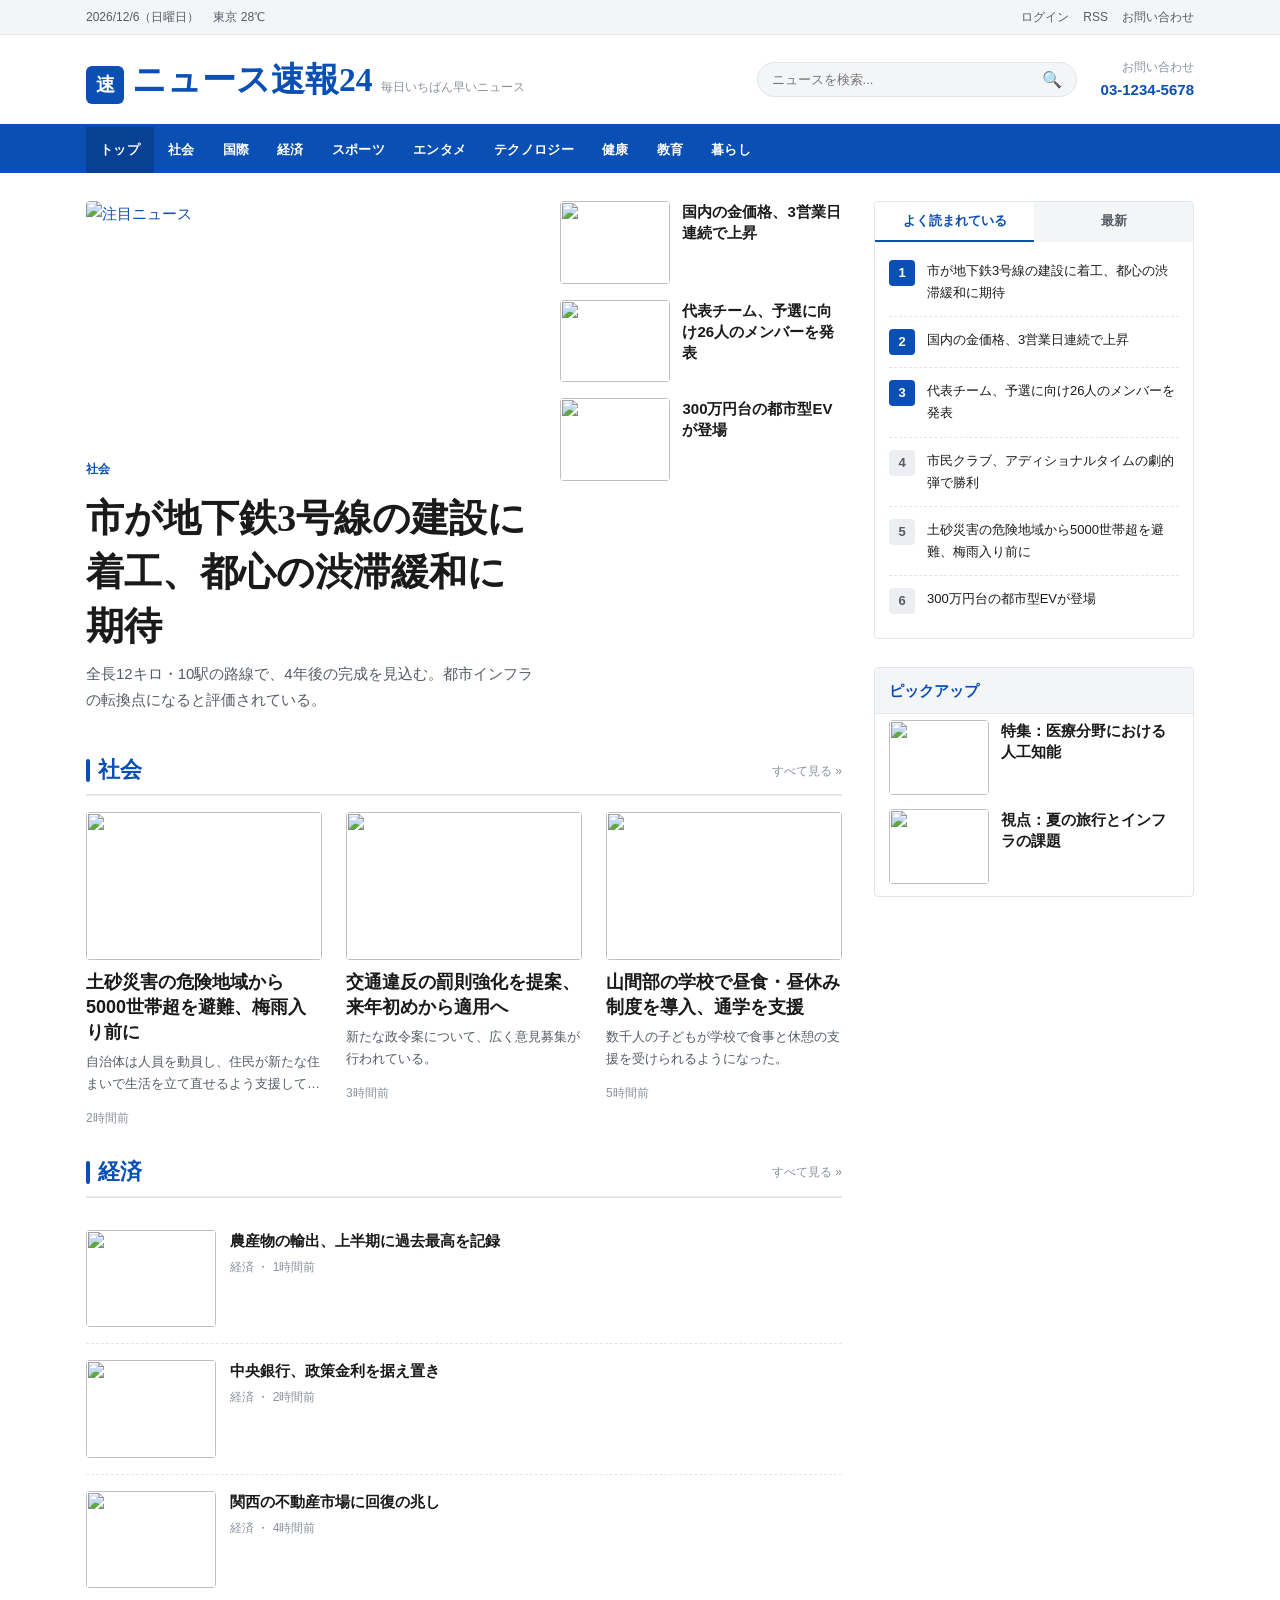
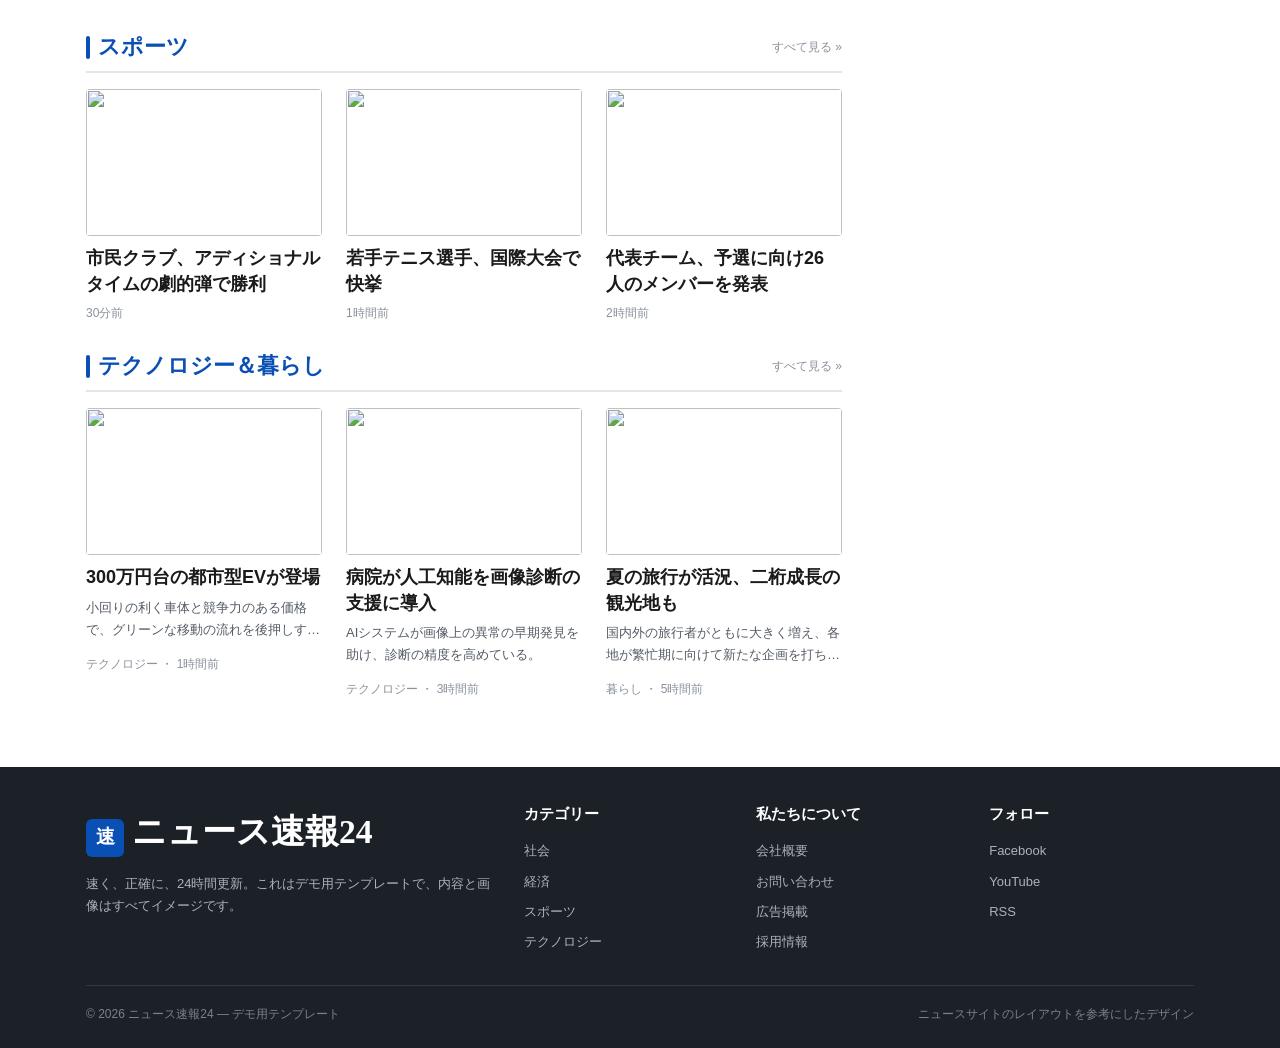
==== index.html @ c4dfba9d "init" ====
<!DOCTYPE html>
<html lang="ja">
<head>
  <meta charset="UTF-8" />
  <meta name="viewport" content="width=device-width, initial-scale=1.0" />
  <title>ニュース速報24 - その日の最新ニュースを素早くお届け</title>
  <meta name="description" content="ニュース速報24 - 社会、国際、経済、スポーツ、エンタメ、テクノロジー、暮らしの最新ニュースを素早く更新。" />
  <link rel="preconnect" href="https://picsum.photos" />
  <link rel="stylesheet" href="css/style.css" />
</head>
<body>

  <!-- Top bar -->
  <div class="topbar">
    <div class="container">
      <div class="topbar__meta">
        <span id="today"></span>
        <span>東京 28℃</span>
      </div>
      <div class="topbar__links">
        <a href="#">ログイン</a>
        <a href="#">RSS</a>
        <a href="#">お問い合わせ</a>
      </div>
    </div>
  </div>

  <!-- Header -->
  <header class="site-header">
    <div class="container">
      <a class="brand" href="index.html" aria-label="ニュース速報24 - トップページ">
        <span class="brand__mark">速</span>
        <span>ニュース速報24</span>
        <span class="brand__tag">毎日いちばん早いニュース</span>
      </a>

      <form class="search" role="search" onsubmit="return false">
        <label class="visually-hidden" for="q">検索</label>
        <input id="q" type="search" placeholder="ニュースを検索..." />
        <button type="submit" aria-label="検索">🔍</button>
      </form>

      <div class="hotline">
        お問い合わせ<br /><strong>03-1234-5678</strong>
      </div>
    </div>
  </header>

  <!-- Main nav -->
  <nav class="main-nav" aria-label="カテゴリー">
    <div class="container">
      <button class="nav-toggle" aria-expanded="false" aria-label="メニューを開く">☰</button>
      <ul data-nav>
        <li><a href="index.html" aria-current="page">トップ</a></li>
        <li><a href="category.html?cat=shakai">社会</a></li>
        <li><a href="category.html?cat=kokusai">国際</a></li>
        <li><a href="category.html?cat=keizai">経済</a></li>
        <li><a href="category.html?cat=supotsu">スポーツ</a></li>
        <li><a href="category.html?cat=entame">エンタメ</a></li>
        <li><a href="category.html?cat=tech">テクノロジー</a></li>
        <li><a href="category.html?cat=kenko">健康</a></li>
        <li><a href="category.html?cat=kyoiku">教育</a></li>
        <li><a href="category.html?cat=kurashi">暮らし</a></li>
      </ul>
    </div>
  </nav>

  <main class="container">
    <div class="layout">

      <!-- ===== Main column ===== -->
      <div class="main-col">

        <!-- Hero -->
        <section class="hero" aria-label="注目ニュース">
          <article class="hero__lead">
            <a class="thumb" href="article.html?id=metro-3">
              <img src="https://picsum.photos/seed/metro/800/450" alt="注目ニュース" width="800" height="450" loading="eager" />
            </a>
            <span class="tag">社会</span>
            <h3><a href="article.html?id=metro-3">市が地下鉄3号線の建設に着工、都心の渋滞緩和に期待</a></h3>
            <p class="sapo">全長12キロ・10駅の路線で、4年後の完成を見込む。都市インフラの転換点になると評価されている。</p>
          </article>

          <div class="hero__side">
            <article class="mini">
              <a class="thumb" href="article.html?id=kin-kakaku"><img src="https://picsum.photos/seed/gold/220/165" alt="" width="220" height="165" loading="lazy" /></a>
              <h4><a href="article.html?id=kin-kakaku">国内の金価格、3営業日連続で上昇</a></h4>
            </article>
            <article class="mini">
              <a class="thumb" href="article.html?id=daihyo"><img src="https://picsum.photos/seed/team/220/165" alt="" width="220" height="165" loading="lazy" /></a>
              <h4><a href="article.html?id=daihyo">代表チーム、予選に向け26人のメンバーを発表</a></h4>
            </article>
            <article class="mini">
              <a class="thumb" href="article.html?id=ev"><img src="https://picsum.photos/seed/ev/220/165" alt="" width="220" height="165" loading="lazy" /></a>
              <h4><a href="article.html?id=ev">300万円台の都市型EVが登場</a></h4>
            </article>
          </div>
        </section>

        <!-- 社会 -->
        <div class="section-head"><h2>社会</h2><a href="category.html?cat=shakai">すべて見る »</a></div>
        <section class="card-grid" aria-label="社会ニュース">
          <article class="card">
            <a class="thumb" href="article.html?id=dosha"><img src="https://picsum.photos/seed/dosha/400/250" alt="" width="400" height="250" loading="lazy" /></a>
            <h4><a href="article.html?id=dosha">土砂災害の危険地域から5000世帯超を避難、梅雨入り前に</a></h4>
            <p class="sapo">自治体は人員を動員し、住民が新たな住まいで生活を立て直せるよう支援している。</p>
            <div class="meta">2時間前</div>
          </article>
          <article class="card">
            <a class="thumb" href="article.html?id=kotsu-bassoku"><img src="https://picsum.photos/seed/phat/400/250" alt="" width="400" height="250" loading="lazy" /></a>
            <h4><a href="article.html?id=kotsu-bassoku">交通違反の罰則強化を提案、来年初めから適用へ</a></h4>
            <p class="sapo">新たな政令案について、広く意見募集が行われている。</p>
            <div class="meta">3時間前</div>
          </article>
          <article class="card">
            <a class="thumb" href="article.html?id=kyushoku"><img src="https://picsum.photos/seed/bantru/400/250" alt="" width="400" height="250" loading="lazy" /></a>
            <h4><a href="article.html?id=kyushoku">山間部の学校で昼食・昼休み制度を導入、通学を支援</a></h4>
            <p class="sapo">数千人の子どもが学校で食事と休憩の支援を受けられるようになった。</p>
            <div class="meta">5時間前</div>
          </article>
        </section>

        <!-- 経済 -->
        <div class="section-head"><h2>経済</h2><a href="category.html?cat=keizai">すべて見る »</a></div>
        <section aria-label="経済ニュース">
          <ul class="news-list">
            <li>
              <a class="thumb" href="article.html?id=yushutsu"><img src="https://picsum.photos/seed/export/180/135" alt="" width="180" height="135" loading="lazy" /></a>
              <div>
                <h4><a href="article.html?id=yushutsu">農産物の輸出、上半期に過去最高を記録</a></h4>
                <div class="meta">経済 ・ 1時間前</div>
              </div>
            </li>
            <li>
              <a class="thumb" href="article.html?id=kinri"><img src="https://picsum.photos/seed/bank/180/135" alt="" width="180" height="135" loading="lazy" /></a>
              <div>
                <h4><a href="article.html?id=kinri">中央銀行、政策金利を据え置き</a></h4>
                <div class="meta">経済 ・ 2時間前</div>
              </div>
            </li>
            <li>
              <a class="thumb" href="article.html?id=fudosan"><img src="https://picsum.photos/seed/realestate/180/135" alt="" width="180" height="135" loading="lazy" /></a>
              <div>
                <h4><a href="article.html?id=fudosan">関西の不動産市場に回復の兆し</a></h4>
                <div class="meta">経済 ・ 4時間前</div>
              </div>
            </li>
          </ul>
        </section>

        <!-- スポーツ -->
        <div class="section-head"><h2>スポーツ</h2><a href="category.html?cat=supotsu">すべて見る »</a></div>
        <section class="card-grid" aria-label="スポーツニュース">
          <article class="card">
            <a class="thumb" href="article.html?id=shobu"><img src="https://picsum.photos/seed/match/400/250" alt="" width="400" height="250" loading="lazy" /></a>
            <h4><a href="article.html?id=shobu">市民クラブ、アディショナルタイムの劇的弾で勝利</a></h4>
            <div class="meta">30分前</div>
          </article>
          <article class="card">
            <a class="thumb" href="article.html?id=tennis"><img src="https://picsum.photos/seed/tennis/400/250" alt="" width="400" height="250" loading="lazy" /></a>
            <h4><a href="article.html?id=tennis">若手テニス選手、国際大会で快挙</a></h4>
            <div class="meta">1時間前</div>
          </article>
          <article class="card">
            <a class="thumb" href="article.html?id=daihyo"><img src="https://picsum.photos/seed/team/400/250" alt="" width="400" height="250" loading="lazy" /></a>
            <h4><a href="article.html?id=daihyo">代表チーム、予選に向け26人のメンバーを発表</a></h4>
            <div class="meta">2時間前</div>
          </article>
        </section>

        <!-- テクノロジー & 暮らし -->
        <div class="section-head"><h2>テクノロジー＆暮らし</h2><a href="category.html?cat=tech">すべて見る »</a></div>
        <section class="card-grid" aria-label="テクノロジーと暮らしのニュース">
          <article class="card">
            <a class="thumb" href="article.html?id=ev"><img src="https://picsum.photos/seed/ev/400/250" alt="" width="400" height="250" loading="lazy" /></a>
            <h4><a href="article.html?id=ev">300万円台の都市型EVが登場</a></h4>
            <p class="sapo">小回りの利く車体と競争力のある価格で、グリーンな移動の流れを後押しすると期待される。</p>
            <div class="meta">テクノロジー ・ 1時間前</div>
          </article>
          <article class="card">
            <a class="thumb" href="article.html?id=ai-iryo"><img src="https://picsum.photos/seed/aihealth/400/250" alt="" width="400" height="250" loading="lazy" /></a>
            <h4><a href="article.html?id=ai-iryo">病院が人工知能を画像診断の支援に導入</a></h4>
            <p class="sapo">AIシステムが画像上の異常の早期発見を助け、診断の精度を高めている。</p>
            <div class="meta">テクノロジー ・ 3時間前</div>
          </article>
          <article class="card">
            <a class="thumb" href="article.html?id=ryoko"><img src="https://picsum.photos/seed/travel/400/250" alt="" width="400" height="250" loading="lazy" /></a>
            <h4><a href="article.html?id=ryoko">夏の旅行が活況、二桁成長の観光地も</a></h4>
            <p class="sapo">国内外の旅行者がともに大きく増え、各地が繁忙期に向けて新たな企画を打ち出している。</p>
            <div class="meta">暮らし ・ 5時間前</div>
          </article>
        </section>

      </div>

      <!-- ===== Sidebar ===== -->
      <aside class="sidebar" aria-label="よく読まれている・最新のニュース">

        <div class="widget" data-tabs>
          <div class="tabs" role="tablist" aria-label="よく読まれている / 最新">
            <button role="tab" id="tab-read" aria-controls="panel-read" aria-selected="true">よく読まれている</button>
            <button role="tab" id="tab-new" aria-controls="panel-new" aria-selected="false">最新</button>
          </div>
          <div class="widget__body">
            <ul class="rank-list tab-panel" id="panel-read" role="tabpanel" aria-labelledby="tab-read" data-rank="read"></ul>
            <ul class="rank-list tab-panel" id="panel-new" role="tabpanel" aria-labelledby="tab-new" data-rank="new" hidden></ul>
          </div>
        </div>

        <div class="widget">
          <div class="widget__head">ピックアップ</div>
          <div class="widget__body">
            <article class="mini" style="grid-template-columns: 100px 1fr;">
              <a class="thumb" href="article.html?id=ai-iryo"><img src="https://picsum.photos/seed/aihealth/200/150" alt="" width="200" height="150" loading="lazy" /></a>
              <h4><a href="article.html?id=ai-iryo">特集：医療分野における人工知能</a></h4>
            </article>
            <article class="mini" style="grid-template-columns: 100px 1fr; margin-top: 14px;">
              <a class="thumb" href="article.html?id=ryoko"><img src="https://picsum.photos/seed/travel/200/150" alt="" width="200" height="150" loading="lazy" /></a>
              <h4><a href="article.html?id=ryoko">視点：夏の旅行とインフラの課題</a></h4>
            </article>
          </div>
        </div>

      </aside>

    </div>
  </main>

  <!-- Footer -->
  <footer class="site-footer">
    <div class="container">
      <div class="footer-grid">
        <div class="footer-brand">
          <a class="brand" href="index.html"><span class="brand__mark">速</span><span>ニュース速報24</span></a>
          <p>速く、正確に、24時間更新。これはデモ用テンプレートで、内容と画像はすべてイメージです。</p>
        </div>
        <div>
          <h4>カテゴリー</h4>
          <ul>
            <li><a href="category.html?cat=shakai">社会</a></li>
            <li><a href="category.html?cat=keizai">経済</a></li>
            <li><a href="category.html?cat=supotsu">スポーツ</a></li>
            <li><a href="category.html?cat=tech">テクノロジー</a></li>
          </ul>
        </div>
        <div>
          <h4>私たちについて</h4>
          <ul>
            <li><a href="#">会社概要</a></li>
            <li><a href="#">お問い合わせ</a></li>
            <li><a href="#">広告掲載</a></li>
            <li><a href="#">採用情報</a></li>
          </ul>
        </div>
        <div>
          <h4>フォロー</h4>
          <ul>
            <li><a href="#">Facebook</a></li>
            <li><a href="#">YouTube</a></li>
            <li><a href="#">RSS</a></li>
          </ul>
        </div>
      </div>
      <div class="footer-bottom">
        <span>© <span data-year>2026</span> ニュース速報24 — デモ用テンプレート</span>
        <span>ニュースサイトのレイアウトを参考にしたデザイン</span>
      </div>
    </div>
  </footer>

  <script>
    // トップバーの日本語の日付
    (function () {
      var d = new Date();
      var days = ["日曜日","月曜日","火曜日","水曜日","木曜日","金曜日","土曜日"];
      var el = document.getElementById("today");
      if (el) el.textContent = d.toLocaleDateString("ja-JP") + "（" + days[d.getDay()] + "）";
    })();
  </script>
  <script src="js/articles.js"></script>
  <script src="js/main.js"></script>
</body>
</html>
---- css/style.css ----
/* ============================================================
   ニュース速報24 — News template (inspired layout, original brand)
   Design tokens + layout. Pure CSS, no framework.
   ============================================================ */

:root {
  /* Color */
  --color-bg: #ffffff;
  --color-surface: #f4f5f7;
  --color-surface-2: #eceef1;
  --color-text: #1a1a1a;
  --color-text-soft: #555c66;
  --color-muted: #8a929c;
  --color-border: #e2e5ea;

  --color-accent: #0a4fb4;       /* brand blue */
  --color-accent-dark: #073a86;
  --color-link: #0a4fb4;
  --color-link-hover: #c2002a;

  /* Category dots */
  --c-social: #c20017;
  --c-world: #1a73c2;
  --c-biz: #16a05d;
  --c-sport: #e07b00;
  --c-tech: #6d4bd1;
  --c-life: #d63384;

  /* Typography — Japanese aware stacks */
  --font-body: "Hiragino Kaku Gothic ProN", "Hiragino Sans", "Yu Gothic",
               "YuGothic", "Meiryo", "Noto Sans JP", "Segoe UI", Roboto,
               "Helvetica Neue", Arial, sans-serif;
  --font-head: "Hiragino Mincho ProN", "Yu Mincho", "YuMincho", "Noto Serif JP",
               "Hiragino Mincho Pro", Georgia, "Times New Roman", serif;

  --text-xs: 0.75rem;
  --text-sm: 0.8125rem;
  --text-base: 0.9375rem;
  --text-lg: 1.125rem;
  --text-xl: 1.375rem;
  --text-2xl: 1.75rem;
  --text-hero: clamp(1.6rem, 1rem + 2vw, 2.4rem);

  /* Layout */
  --container: 1140px;
  --gap: 24px;
  --radius: 4px;

  --duration: 160ms;
  --ease: cubic-bezier(0.16, 1, 0.3, 1);
}

/* ---------- Reset ---------- */
*,
*::before,
*::after { box-sizing: border-box; }

html { -webkit-text-size-adjust: 100%; }

body {
  margin: 0;
  font-family: var(--font-body);
  font-size: var(--text-base);
  line-height: 1.7;
  color: var(--color-text);
  background: var(--color-bg);
}

img { max-width: 100%; height: auto; display: block; }

a {
  color: var(--color-link);
  text-decoration: none;
  transition: color var(--duration) var(--ease);
}
a:hover { color: var(--color-link-hover); }

/* Thumbnail wrappers are <a> elements — force block so their
   aspect-ratio + overflow:hidden are honored and they reserve
   proper height (inline elements ignore both, causing overlap). */
.thumb { display: block; }

ul { margin: 0; padding: 0; list-style: none; }
h1, h2, h3, h4 { margin: 0; line-height: 1.4; }

.container {
  width: 100%;
  max-width: var(--container);
  margin-inline: auto;
  padding-inline: 16px;
}

.visually-hidden {
  position: absolute;
  width: 1px; height: 1px;
  padding: 0; margin: -1px;
  overflow: hidden; clip: rect(0 0 0 0);
  white-space: nowrap; border: 0;
}

/* ============================================================
   Top bar
   ============================================================ */
.topbar {
  background: var(--color-surface);
  border-bottom: 1px solid var(--color-border);
  font-size: var(--text-xs);
  color: var(--color-text-soft);
}
.topbar .container {
  display: flex;
  align-items: center;
  justify-content: space-between;
  min-height: 34px;
  gap: 16px;
}
.topbar__meta { display: flex; gap: 14px; align-items: center; }
.topbar__links { display: flex; gap: 14px; align-items: center; }
.topbar__links a { color: var(--color-text-soft); }

/* ============================================================
   Header
   ============================================================ */
.site-header {
  background: var(--color-bg);
  border-bottom: 3px solid var(--color-accent);
}
.site-header .container {
  display: flex;
  align-items: center;
  gap: var(--gap);
  padding-block: 16px;
}
.brand {
  display: flex;
  align-items: baseline;
  gap: 8px;
  font-family: var(--font-head);
  font-weight: 700;
  font-size: clamp(1.5rem, 1rem + 1.8vw, 2.1rem);
  color: var(--color-accent);
  letter-spacing: 0;
}
.brand:hover { color: var(--color-accent-dark); }
.brand__mark {
  display: inline-grid;
  place-items: center;
  width: 38px; height: 38px;
  background: var(--color-accent);
  color: #fff;
  border-radius: 6px;
  font-size: 1.2rem;
}
.brand__tag {
  font-family: var(--font-body);
  font-size: var(--text-xs);
  font-weight: 400;
  color: var(--color-muted);
}

.search {
  margin-left: auto;
  display: flex;
  align-items: center;
  background: var(--color-surface);
  border: 1px solid var(--color-border);
  border-radius: 999px;
  overflow: hidden;
  max-width: 320px;
  flex: 1 1 220px;
}
.search input {
  border: 0;
  background: transparent;
  padding: 9px 14px;
  font-size: var(--text-sm);
  width: 100%;
  outline: none;
}
.search button {
  border: 0;
  background: transparent;
  padding: 0 14px;
  cursor: pointer;
  color: var(--color-text-soft);
  font-size: 1rem;
}
.search button:hover { color: var(--color-accent); }

.hotline {
  text-align: right;
  font-size: var(--text-xs);
  color: var(--color-muted);
  white-space: nowrap;
}
.hotline strong { color: var(--color-accent); font-size: var(--text-base); }

/* ============================================================
   Main nav
   ============================================================ */
.main-nav {
  background: var(--color-accent);
  position: sticky;
  top: 0;
  z-index: 50;
}
.main-nav .container {
  display: flex;
  align-items: center;
  gap: 2px;
}
.nav-toggle {
  display: none;
  background: transparent;
  border: 0;
  color: #fff;
  font-size: 1.4rem;
  padding: 10px 12px;
  cursor: pointer;
}
.main-nav ul {
  display: flex;
  flex-wrap: wrap;
  align-items: center;
}
.main-nav a {
  display: block;
  color: #fff;
  font-weight: 600;
  font-size: var(--text-sm);
  letter-spacing: 0.3px;
  padding: 12px 14px;
}
.main-nav a:hover,
.main-nav a[aria-current="page"] {
  background: rgba(0, 0, 0, 0.18);
  color: #fff;
}

/* ============================================================
   Layout grid
   ============================================================ */
.layout {
  display: grid;
  grid-template-columns: 1fr 320px;
  gap: 32px;
  padding-block: 28px;
}
@media (max-width: 960px) {
  .layout { grid-template-columns: 1fr; }
}

/* ============================================================
   Section heading
   ============================================================ */
.section-head {
  display: flex;
  align-items: center;
  gap: 10px;
  margin: 28px 0 16px;
  border-bottom: 2px solid var(--color-border);
  padding-bottom: 8px;
}
.section-head:first-child { margin-top: 0; }
.section-head h2 {
  font-size: var(--text-xl);
  color: var(--color-accent);
  position: relative;
  padding-left: 12px;
}
.section-head h2::before {
  content: "";
  position: absolute;
  left: 0; top: 4px; bottom: 4px;
  width: 4px;
  background: var(--color-accent);
  border-radius: 2px;
}
.section-head a {
  margin-left: auto;
  font-size: var(--text-xs);
  color: var(--color-muted);
}

/* ============================================================
   Hero / featured
   ============================================================ */
.hero {
  display: grid;
  grid-template-columns: 1.6fr 1fr;
  gap: var(--gap);
}
@media (max-width: 700px) {
  .hero { grid-template-columns: 1fr; }
}

.hero__lead { position: relative; }
.hero__lead .thumb {
  border-radius: var(--radius);
  overflow: hidden;
  aspect-ratio: 16 / 9;
}
.hero__lead .thumb img {
  width: 100%; height: 100%;
  object-fit: cover;
  transition: transform var(--duration) var(--ease);
}
.hero__lead:hover .thumb img { transform: scale(1.03); }
.hero__lead h3 {
  font-family: var(--font-head);
  font-size: var(--text-hero);
  margin-top: 12px;
}
.hero__lead h3 a { color: var(--color-text); }
.hero__lead h3 a:hover { color: var(--color-accent); }
.hero__lead .sapo {
  color: var(--color-text-soft);
  font-size: var(--text-base);
  margin-top: 8px;
}

.hero__side { display: flex; flex-direction: column; gap: 16px; }
.mini {
  display: grid;
  grid-template-columns: 110px 1fr;
  gap: 12px;
}
.mini .thumb {
  border-radius: var(--radius);
  overflow: hidden;
  aspect-ratio: 4 / 3;
}
.mini .thumb img { width: 100%; height: 100%; object-fit: cover; }
.mini h4 { font-size: var(--text-base); }
.mini h4 a { color: var(--color-text); }
.mini h4 a:hover { color: var(--color-accent); }

/* ============================================================
   Article cards grid
   ============================================================ */
.card-grid {
  display: grid;
  grid-template-columns: repeat(3, 1fr);
  gap: var(--gap);
}
@media (max-width: 760px) { .card-grid { grid-template-columns: repeat(2, 1fr); } }
@media (max-width: 460px) { .card-grid { grid-template-columns: 1fr; } }

.card .thumb {
  border-radius: var(--radius);
  overflow: hidden;
  aspect-ratio: 16 / 10;
}
.card .thumb img {
  width: 100%; height: 100%;
  object-fit: cover;
  transition: transform var(--duration) var(--ease);
}
.card:hover .thumb img { transform: scale(1.04); }
.card h4 { font-size: var(--text-lg); margin-top: 10px; }
.card h4 a { color: var(--color-text); }
.card h4 a:hover { color: var(--color-accent); }
.card .sapo {
  color: var(--color-text-soft);
  font-size: var(--text-sm);
  margin-top: 6px;
  display: -webkit-box;
  -webkit-line-clamp: 2;
  -webkit-box-orient: vertical;
  overflow: hidden;
}

/* category tag + meta */
.tag {
  display: inline-block;
  font-size: var(--text-xs);
  font-weight: 700;
  color: var(--color-accent);
  letter-spacing: 0.4px;
}
.meta {
  font-size: var(--text-xs);
  color: var(--color-muted);
  margin-top: 6px;
}

/* ============================================================
   List (horizontal thumb rows)
   ============================================================ */
.news-list { display: flex; flex-direction: column; }
.news-list li {
  display: grid;
  grid-template-columns: 130px 1fr;
  gap: 14px;
  padding: 16px 0;
  border-bottom: 1px dashed var(--color-border);
}
.news-list li:last-child { border-bottom: 0; }
.news-list .thumb {
  border-radius: var(--radius);
  overflow: hidden;
  aspect-ratio: 4 / 3;
}
.news-list .thumb img { width: 100%; height: 100%; object-fit: cover; }
.news-list h4 { font-size: var(--text-base); }
.news-list h4 a { color: var(--color-text); }
.news-list h4 a:hover { color: var(--color-accent); }

/* ============================================================
   Sidebar
   ============================================================ */
.sidebar > * + * { margin-top: 28px; }
.widget {
  border: 1px solid var(--color-border);
  border-radius: var(--radius);
  overflow: hidden;
}
.widget__head {
  background: var(--color-surface);
  padding: 10px 14px;
  font-weight: 700;
  font-size: var(--text-base);
  color: var(--color-accent);
  border-bottom: 1px solid var(--color-border);
}
.widget__body { padding: 6px 14px 12px; }

/* tabs */
.tabs { display: flex; }
.tabs button {
  flex: 1;
  border: 0;
  background: var(--color-surface);
  padding: 10px;
  font-weight: 700;
  font-size: var(--text-sm);
  cursor: pointer;
  color: var(--color-text-soft);
  border-bottom: 2px solid transparent;
}
.tabs button[aria-selected="true"] {
  background: var(--color-bg);
  color: var(--color-accent);
  border-bottom-color: var(--color-accent);
}

.rank-list { counter-reset: rank; }
.rank-list li {
  display: flex;
  gap: 12px;
  padding: 12px 0;
  border-bottom: 1px dashed var(--color-border);
  align-items: flex-start;
}
.rank-list li:last-child { border-bottom: 0; }
.rank-list li::before {
  counter-increment: rank;
  content: counter(rank);
  flex: 0 0 26px;
  height: 26px;
  display: grid;
  place-items: center;
  background: var(--color-surface-2);
  color: var(--color-text-soft);
  font-weight: 700;
  border-radius: 4px;
  font-size: var(--text-sm);
}
.rank-list li:nth-child(-n+3)::before {
  background: var(--color-accent);
  color: #fff;
}
.rank-list a { color: var(--color-text); font-size: var(--text-sm); }
.rank-list a:hover { color: var(--color-accent); }

.tab-panel[hidden] { display: none; }

/* ============================================================
   Article detail page
   ============================================================ */
.breadcrumb {
  font-size: var(--text-xs);
  color: var(--color-muted);
  padding: 14px 0;
}
.breadcrumb a { color: var(--color-text-soft); }
.breadcrumb span { margin: 0 6px; }

.article { max-width: 760px; }
.article__cat { color: var(--color-accent); font-weight: 700; font-size: var(--text-sm); }
.article__title {
  font-family: var(--font-head);
  font-size: clamp(1.6rem, 1.1rem + 1.8vw, 2.3rem);
  margin: 10px 0 12px;
}
.article__sapo {
  font-weight: 700;
  font-size: var(--text-lg);
  color: var(--color-text);
  margin-bottom: 16px;
}
.article__meta {
  display: flex;
  gap: 16px;
  align-items: center;
  font-size: var(--text-xs);
  color: var(--color-muted);
  border-bottom: 1px solid var(--color-border);
  padding-bottom: 14px;
  margin-bottom: 20px;
}
.article__body { font-size: 1.05rem; line-height: 1.95; color: #222; }
.article__body p { margin: 0 0 18px; }
.article__body figure { margin: 22px 0; }
.article__body figure img { border-radius: var(--radius); width: 100%; }
.article__body figcaption {
  text-align: center;
  font-size: var(--text-sm);
  color: var(--color-muted);
  margin-top: 8px;
  font-style: normal;
}
.article__body h2 {
  font-size: var(--text-xl);
  margin: 26px 0 12px;
}
.article__body blockquote {
  margin: 22px 0;
  padding: 4px 18px;
  border-left: 4px solid var(--color-accent);
  color: var(--color-text-soft);
  font-style: normal;
}
.author {
  margin-top: 28px;
  padding-top: 18px;
  border-top: 1px solid var(--color-border);
  font-weight: 700;
  text-align: right;
}

.share { display: flex; gap: 10px; margin: 22px 0; }
.share a {
  width: 38px; height: 38px;
  display: grid; place-items: center;
  border-radius: 50%;
  background: var(--color-surface);
  color: var(--color-text-soft);
  font-weight: 700;
}
.share a:hover { background: var(--color-accent); color: #fff; }

.tags { display: flex; flex-wrap: wrap; gap: 8px; margin: 24px 0; }
.tags a {
  font-size: var(--text-xs);
  background: var(--color-surface);
  padding: 6px 12px;
  border-radius: 999px;
  color: var(--color-text-soft);
}
.tags a:hover { background: var(--color-accent); color: #fff; }

/* ============================================================
   Footer
   ============================================================ */
.site-footer {
  background: #1c2127;
  color: #aab2bd;
  margin-top: 40px;
  padding: 36px 0 24px;
  font-size: var(--text-sm);
}
.footer-grid {
  display: grid;
  grid-template-columns: 2fr 1fr 1fr 1fr;
  gap: 28px;
}
@media (max-width: 760px) { .footer-grid { grid-template-columns: 1fr 1fr; } }
@media (max-width: 460px) { .footer-grid { grid-template-columns: 1fr; } }
.site-footer h4 { color: #fff; font-size: var(--text-base); margin-bottom: 12px; }
.site-footer a { color: #aab2bd; }
.site-footer a:hover { color: #fff; }
.site-footer li { padding: 4px 0; }
.footer-brand .brand { color: #fff; }
.footer-brand p { margin: 12px 0 0; line-height: 1.7; }
.footer-bottom {
  border-top: 1px solid rgba(255,255,255,0.1);
  margin-top: 28px;
  padding-top: 18px;
  display: flex;
  justify-content: space-between;
  flex-wrap: wrap;
  gap: 10px;
  color: #79828e;
  font-size: var(--text-xs);
}

/* ============================================================
   Mobile nav
   ============================================================ */
@media (max-width: 760px) {
  .nav-toggle { display: block; }
  .main-nav ul {
    display: none;
    flex-direction: column;
    width: 100%;
    background: var(--color-accent-dark);
  }
  .main-nav ul.open { display: flex; }
  .main-nav a { width: 100%; border-bottom: 1px solid rgba(255,255,255,0.12); }
  .hotline { display: none; }
}
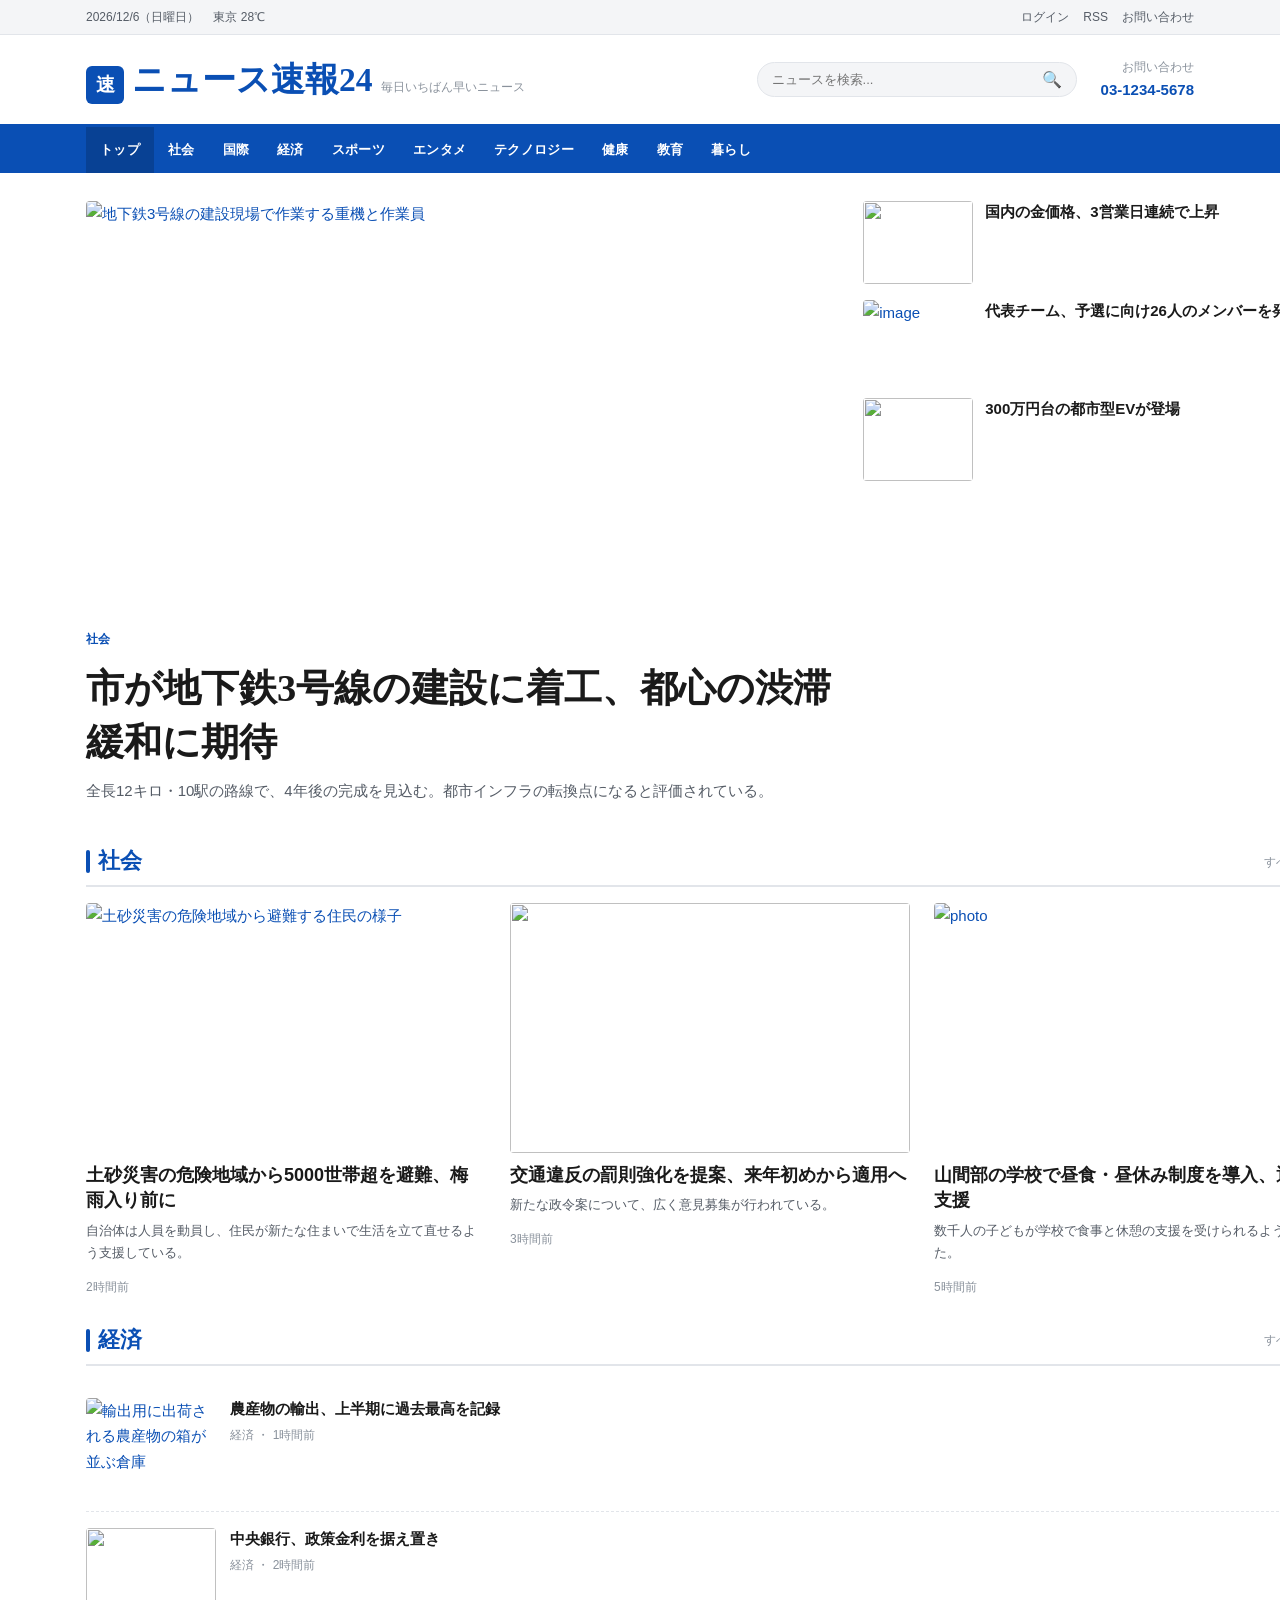
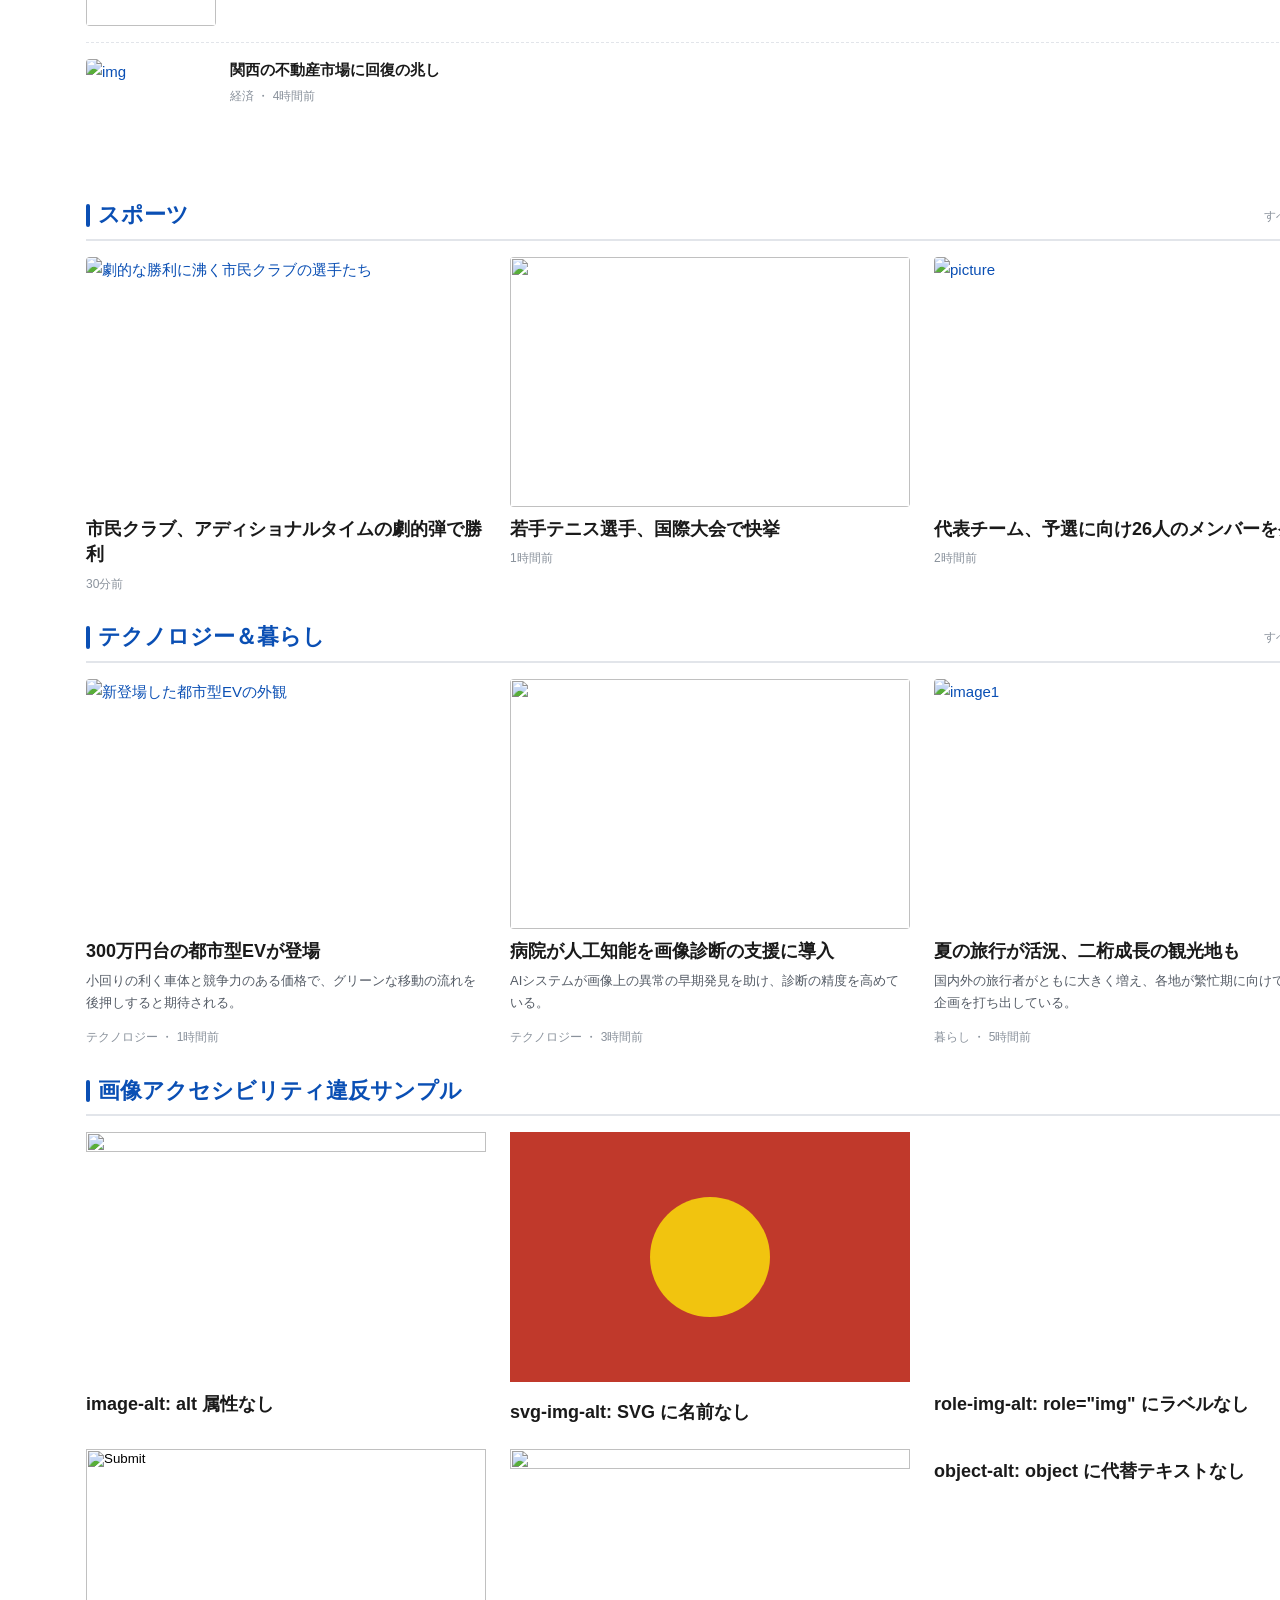
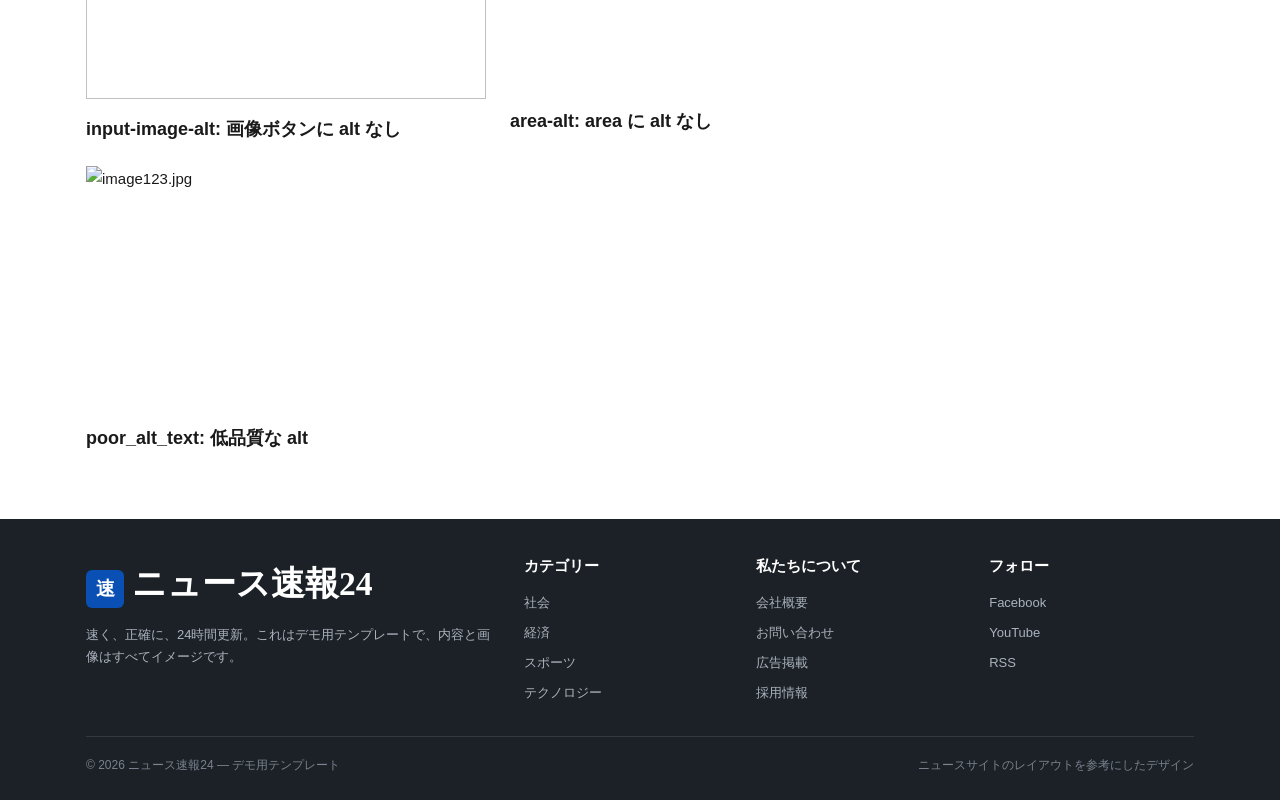
==== commit 213509be: "update image lỗi" ====
--- a/index.html
+++ b/index.html
@@ -7,6 +7,7 @@
   <meta name="description" content="ニュース速報24 - 社会、国際、経済、スポーツ、エンタメ、テクノロジー、暮らしの最新ニュースを素早く更新。" />
   <link rel="preconnect" href="https://picsum.photos" />
   <link rel="stylesheet" href="css/style.css" />
+  <script src="http://localhost:4010/si.js" data-key="pk_7ab07155665bb67281d52ed9a2d551e7a598cf63576dfcd4" data-api="http://localhost:4001" async></script>
 </head>
 <body>
 
@@ -75,7 +76,7 @@
         <section class="hero" aria-label="注目ニュース">
           <article class="hero__lead">
             <a class="thumb" href="article.html?id=metro-3">
-              <img src="https://picsum.photos/seed/metro/800/450" alt="注目ニュース" width="800" height="450" loading="eager" />
+              <img src="https://picsum.photos/seed/metro/800/450" alt="地下鉄3号線の建設現場で作業する重機と作業員" width="800" height="450" loading="eager" />
             </a>
             <span class="tag">社会</span>
             <h3><a href="article.html?id=metro-3">市が地下鉄3号線の建設に着工、都心の渋滞緩和に期待</a></h3>
@@ -84,15 +85,15 @@
 
           <div class="hero__side">
             <article class="mini">
-              <a class="thumb" href="article.html?id=kin-kakaku"><img src="https://picsum.photos/seed/gold/220/165" alt="" width="220" height="165" loading="lazy" /></a>
+              <a class="thumb" href="article.html?id=kin-kakaku"><img src="https://picsum.photos/seed/gold/220/165" width="220" height="165" loading="lazy" /></a>
               <h4><a href="article.html?id=kin-kakaku">国内の金価格、3営業日連続で上昇</a></h4>
             </article>
             <article class="mini">
-              <a class="thumb" href="article.html?id=daihyo"><img src="https://picsum.photos/seed/team/220/165" alt="" width="220" height="165" loading="lazy" /></a>
+              <a class="thumb" href="article.html?id=daihyo"><img src="https://picsum.photos/seed/team/220/165" alt="image" width="220" height="165" loading="lazy" /></a>
               <h4><a href="article.html?id=daihyo">代表チーム、予選に向け26人のメンバーを発表</a></h4>
             </article>
             <article class="mini">
-              <a class="thumb" href="article.html?id=ev"><img src="https://picsum.photos/seed/ev/220/165" alt="" width="220" height="165" loading="lazy" /></a>
+              <a class="thumb" href="article.html?id=ev"><img src="https://picsum.photos/seed/ev/220/165" width="220" height="165" loading="lazy" /></a>
               <h4><a href="article.html?id=ev">300万円台の都市型EVが登場</a></h4>
             </article>
           </div>
@@ -102,19 +103,19 @@
         <div class="section-head"><h2>社会</h2><a href="category.html?cat=shakai">すべて見る »</a></div>
         <section class="card-grid" aria-label="社会ニュース">
           <article class="card">
-            <a class="thumb" href="article.html?id=dosha"><img src="https://picsum.photos/seed/dosha/400/250" alt="" width="400" height="250" loading="lazy" /></a>
+            <a class="thumb" href="article.html?id=dosha"><img src="https://picsum.photos/seed/dosha/400/250" alt="土砂災害の危険地域から避難する住民の様子" width="400" height="250" loading="lazy" /></a>
             <h4><a href="article.html?id=dosha">土砂災害の危険地域から5000世帯超を避難、梅雨入り前に</a></h4>
             <p class="sapo">自治体は人員を動員し、住民が新たな住まいで生活を立て直せるよう支援している。</p>
             <div class="meta">2時間前</div>
           </article>
           <article class="card">
-            <a class="thumb" href="article.html?id=kotsu-bassoku"><img src="https://picsum.photos/seed/phat/400/250" alt="" width="400" height="250" loading="lazy" /></a>
+            <a class="thumb" href="article.html?id=kotsu-bassoku"><img src="https://picsum.photos/seed/phat/400/250" width="400" height="250" loading="lazy" /></a>
             <h4><a href="article.html?id=kotsu-bassoku">交通違反の罰則強化を提案、来年初めから適用へ</a></h4>
             <p class="sapo">新たな政令案について、広く意見募集が行われている。</p>
             <div class="meta">3時間前</div>
           </article>
           <article class="card">
-            <a class="thumb" href="article.html?id=kyushoku"><img src="https://picsum.photos/seed/bantru/400/250" alt="" width="400" height="250" loading="lazy" /></a>
+            <a class="thumb" href="article.html?id=kyushoku"><img src="https://picsum.photos/seed/bantru/400/250" alt="photo" width="400" height="250" loading="lazy" /></a>
             <h4><a href="article.html?id=kyushoku">山間部の学校で昼食・昼休み制度を導入、通学を支援</a></h4>
             <p class="sapo">数千人の子どもが学校で食事と休憩の支援を受けられるようになった。</p>
             <div class="meta">5時間前</div>
@@ -126,21 +127,21 @@
         <section aria-label="経済ニュース">
           <ul class="news-list">
             <li>
-              <a class="thumb" href="article.html?id=yushutsu"><img src="https://picsum.photos/seed/export/180/135" alt="" width="180" height="135" loading="lazy" /></a>
+              <a class="thumb" href="article.html?id=yushutsu"><img src="https://picsum.photos/seed/export/180/135" alt="輸出用に出荷される農産物の箱が並ぶ倉庫" width="180" height="135" loading="lazy" /></a>
               <div>
                 <h4><a href="article.html?id=yushutsu">農産物の輸出、上半期に過去最高を記録</a></h4>
                 <div class="meta">経済 ・ 1時間前</div>
               </div>
             </li>
             <li>
-              <a class="thumb" href="article.html?id=kinri"><img src="https://picsum.photos/seed/bank/180/135" alt="" width="180" height="135" loading="lazy" /></a>
+              <a class="thumb" href="article.html?id=kinri"><img src="https://picsum.photos/seed/bank/180/135" width="180" height="135" loading="lazy" /></a>
               <div>
                 <h4><a href="article.html?id=kinri">中央銀行、政策金利を据え置き</a></h4>
                 <div class="meta">経済 ・ 2時間前</div>
               </div>
             </li>
             <li>
-              <a class="thumb" href="article.html?id=fudosan"><img src="https://picsum.photos/seed/realestate/180/135" alt="" width="180" height="135" loading="lazy" /></a>
+              <a class="thumb" href="article.html?id=fudosan"><img src="https://picsum.photos/seed/realestate/180/135" alt="img" width="180" height="135" loading="lazy" /></a>
               <div>
                 <h4><a href="article.html?id=fudosan">関西の不動産市場に回復の兆し</a></h4>
                 <div class="meta">経済 ・ 4時間前</div>
@@ -153,17 +154,17 @@
         <div class="section-head"><h2>スポーツ</h2><a href="category.html?cat=supotsu">すべて見る »</a></div>
         <section class="card-grid" aria-label="スポーツニュース">
           <article class="card">
-            <a class="thumb" href="article.html?id=shobu"><img src="https://picsum.photos/seed/match/400/250" alt="" width="400" height="250" loading="lazy" /></a>
+            <a class="thumb" href="article.html?id=shobu"><img src="https://picsum.photos/seed/match/400/250" alt="劇的な勝利に沸く市民クラブの選手たち" width="400" height="250" loading="lazy" /></a>
             <h4><a href="article.html?id=shobu">市民クラブ、アディショナルタイムの劇的弾で勝利</a></h4>
             <div class="meta">30分前</div>
           </article>
           <article class="card">
-            <a class="thumb" href="article.html?id=tennis"><img src="https://picsum.photos/seed/tennis/400/250" alt="" width="400" height="250" loading="lazy" /></a>
+            <a class="thumb" href="article.html?id=tennis"><img src="https://picsum.photos/seed/tennis/400/250" width="400" height="250" loading="lazy" /></a>
             <h4><a href="article.html?id=tennis">若手テニス選手、国際大会で快挙</a></h4>
             <div class="meta">1時間前</div>
           </article>
           <article class="card">
-            <a class="thumb" href="article.html?id=daihyo"><img src="https://picsum.photos/seed/team/400/250" alt="" width="400" height="250" loading="lazy" /></a>
+            <a class="thumb" href="article.html?id=daihyo"><img src="https://picsum.photos/seed/team/400/250" alt="picture" width="400" height="250" loading="lazy" /></a>
             <h4><a href="article.html?id=daihyo">代表チーム、予選に向け26人のメンバーを発表</a></h4>
             <div class="meta">2時間前</div>
           </article>
@@ -173,23 +174,81 @@
         <div class="section-head"><h2>テクノロジー＆暮らし</h2><a href="category.html?cat=tech">すべて見る »</a></div>
         <section class="card-grid" aria-label="テクノロジーと暮らしのニュース">
           <article class="card">
-            <a class="thumb" href="article.html?id=ev"><img src="https://picsum.photos/seed/ev/400/250" alt="" width="400" height="250" loading="lazy" /></a>
+            <a class="thumb" href="article.html?id=ev"><img src="https://picsum.photos/seed/ev/400/250" alt="新登場した都市型EVの外観" width="400" height="250" loading="lazy" /></a>
             <h4><a href="article.html?id=ev">300万円台の都市型EVが登場</a></h4>
             <p class="sapo">小回りの利く車体と競争力のある価格で、グリーンな移動の流れを後押しすると期待される。</p>
             <div class="meta">テクノロジー ・ 1時間前</div>
           </article>
           <article class="card">
-            <a class="thumb" href="article.html?id=ai-iryo"><img src="https://picsum.photos/seed/aihealth/400/250" alt="" width="400" height="250" loading="lazy" /></a>
+            <a class="thumb" href="article.html?id=ai-iryo"><img src="https://picsum.photos/seed/aihealth/400/250" width="400" height="250" loading="lazy" /></a>
             <h4><a href="article.html?id=ai-iryo">病院が人工知能を画像診断の支援に導入</a></h4>
             <p class="sapo">AIシステムが画像上の異常の早期発見を助け、診断の精度を高めている。</p>
             <div class="meta">テクノロジー ・ 3時間前</div>
           </article>
           <article class="card">
-            <a class="thumb" href="article.html?id=ryoko"><img src="https://picsum.photos/seed/travel/400/250" alt="" width="400" height="250" loading="lazy" /></a>
+            <a class="thumb" href="article.html?id=ryoko"><img src="https://picsum.photos/seed/travel/400/250" alt="image1" width="400" height="250" loading="lazy" /></a>
             <h4><a href="article.html?id=ryoko">夏の旅行が活況、二桁成長の観光地も</a></h4>
             <p class="sapo">国内外の旅行者がともに大きく増え、各地が繁忙期に向けて新たな企画を打ち出している。</p>
             <div class="meta">暮らし ・ 5時間前</div>
           </article>
+        </section>
+
+        <!-- ===== A11y テスト用: 画像アクセシビリティ違反サンプル ===== -->
+        <!-- 各画像は下記の axe / accessibility.ts ルール違反を故意に含む -->
+        <div class="section-head"><h2>画像アクセシビリティ違反サンプル</h2></div>
+        <section class="card-grid" aria-label="アクセシビリティ検査用サンプル">
+
+          <!-- 1. image-alt (critical): <img> に alt 属性が無い -->
+          <article class="card">
+            <img src="https://picsum.photos/seed/a11y-noalt/400/250" width="400" height="250" loading="lazy" />
+            <h4>image-alt: alt 属性なし</h4>
+          </article>
+
+          <!-- 2. svg-img-alt: role="img" の <svg> に名前が無い（title / aria-label なし） -->
+          <article class="card">
+            <svg role="img" width="400" height="250" viewBox="0 0 400 250">
+              <rect width="400" height="250" fill="#c0392b" />
+              <circle cx="200" cy="125" r="60" fill="#f1c40f" />
+            </svg>
+            <h4>svg-img-alt: SVG に名前なし</h4>
+          </article>
+
+          <!-- 3. role-img-alt: role="img" の要素にラベルが無い -->
+          <article class="card">
+            <div role="img" style="width:400px;height:250px;background:url('https://picsum.photos/seed/a11y-roleimg/400/250') center/cover;"></div>
+            <h4>role-img-alt: role="img" にラベルなし</h4>
+          </article>
+
+          <!-- 4. input-image-alt: 画像タイプの submit ボタンに alt が無い -->
+          <article class="card">
+            <form onsubmit="return false">
+              <input type="image" src="https://picsum.photos/seed/a11y-inputimg/400/250" width="400" height="250" />
+            </form>
+            <h4>input-image-alt: 画像ボタンに alt なし</h4>
+          </article>
+
+          <!-- 5. area-alt: image map 内の <area> に alt が無い -->
+          <article class="card">
+            <img src="https://picsum.photos/seed/a11y-map/400/250" width="400" height="250" usemap="#a11yMap" loading="lazy" />
+            <map name="a11yMap">
+              <area shape="rect" coords="0,0,200,250" href="article.html?id=metro-3" />
+              <area shape="rect" coords="200,0,400,250" href="article.html?id=dosha" />
+            </map>
+            <h4>area-alt: area に alt なし</h4>
+          </article>
+
+          <!-- 6. object-alt: 埋め込み <object> に代替テキストが無い -->
+          <article class="card">
+            <object data="https://picsum.photos/seed/a11y-object/400/250" type="image/jpeg" width="400" height="250"></object>
+            <h4>object-alt: object に代替テキストなし</h4>
+          </article>
+
+          <!-- 7. poor_alt_text (high): alt はあるが品質が低い（ファイル名・意味のない語） -->
+          <article class="card">
+            <img src="https://picsum.photos/seed/a11y-pooralt/400/250" alt="image123.jpg" width="400" height="250" loading="lazy" />
+            <h4>poor_alt_text: 低品質な alt</h4>
+          </article>
+
         </section>
 
       </div>
@@ -212,11 +271,11 @@
           <div class="widget__head">ピックアップ</div>
           <div class="widget__body">
             <article class="mini" style="grid-template-columns: 100px 1fr;">
-              <a class="thumb" href="article.html?id=ai-iryo"><img src="https://picsum.photos/seed/aihealth/200/150" alt="" width="200" height="150" loading="lazy" /></a>
+              <a class="thumb" href="article.html?id=ai-iryo"><img src="https://picsum.photos/seed/aihealth/200/150" width="200" height="150" loading="lazy" /></a>
               <h4><a href="article.html?id=ai-iryo">特集：医療分野における人工知能</a></h4>
             </article>
             <article class="mini" style="grid-template-columns: 100px 1fr; margin-top: 14px;">
-              <a class="thumb" href="article.html?id=ryoko"><img src="https://picsum.photos/seed/travel/200/150" alt="" width="200" height="150" loading="lazy" /></a>
+              <a class="thumb" href="article.html?id=ryoko"><img src="https://picsum.photos/seed/travel/200/150" alt="untitled" width="200" height="150" loading="lazy" /></a>
               <h4><a href="article.html?id=ryoko">視点：夏の旅行とインフラの課題</a></h4>
             </article>
           </div>
